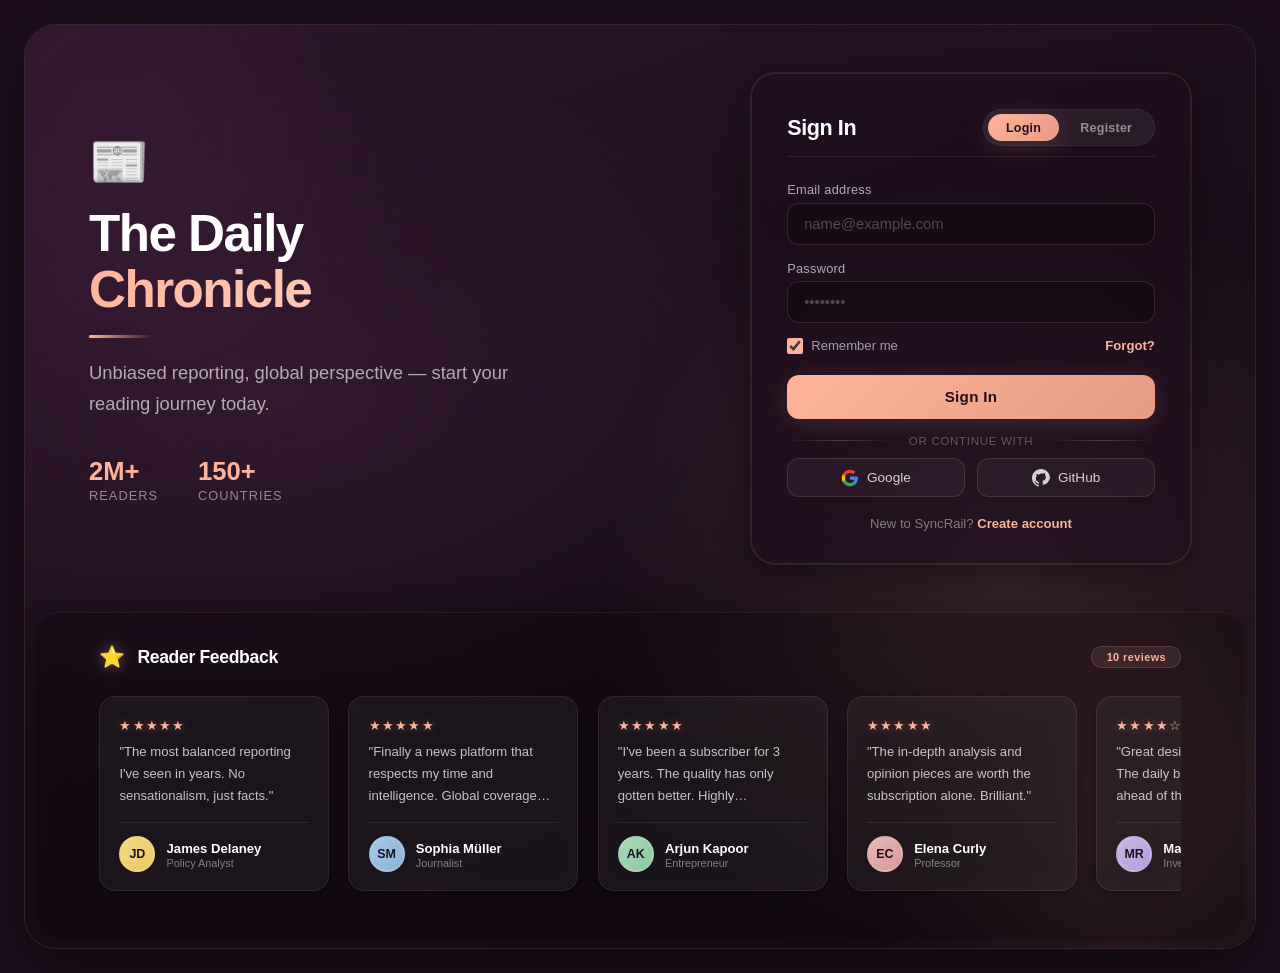
==== News-Frontend/index.html @ accbae9d "Initial commit: Daily Chronicle news aggregator" ====
<!DOCTYPE html>
<html lang="en">
<head>
    <meta charset="UTF-8" />
    <meta name="viewport" content="width=device-width, initial-scale=1.0, viewport-fit=cover" />
    <title>The Daily Chronicle • Secure Portal</title>
    <link rel="stylesheet" href="style.css" />
    <link rel="icon" type="image/svg+xml" href="favicon2.svg">
    <link rel="icon" type="image/x-icon" href="favicon.ico">
<base target="_blank">
</head>
<body>
    <div class="page-wrapper">

        <div class="bg-layer"></div>
        <div class="bg-orb orb-1"></div>
        <div class="bg-orb orb-2"></div>

        <div class="main-content">

            <div class="brand-side">
                <div class="brand-inner">
                    <div class="brand-icon">📰</div>
                    <h1>The Daily <span>Chronicle</span></h1>
                    <div class="brand-divider"></div>
                    <p class="brand-tagline">Unbiased reporting, global perspective — start your reading journey today.</p>
                    <div class="brand-stats">
                        <div class="stat">
                            <span class="stat-num">2M+</span>
                            <span class="stat-label">Readers</span>
                        </div>
                        <div class="stat">
                            <span class="stat-num">150+</span>
                            <span class="stat-label">Countries</span>
                        </div>
                    </div>
                </div>
            </div>

            <div class="auth-wrapper">
                <div class="auth-card">

                    <div class="auth-header">
                        <h2 id="formTitle">Sign In</h2>
                        <div class="toggle-group">
                            <button class="toggle-btn active" id="loginTab" data-form="login">Login</button>
                            <button class="toggle-btn" id="registerTab" data-form="register">Register</button>
                        </div>
                    </div>

                    <div id="loginSection">
                        <form id="loginForm" class="auth-form" novalidate>
                            <div class="input-group">
                                <label>Email address</label>
                                <input type="email" id="loginEmail" required placeholder="name@example.com" autocomplete="email" />
                            </div>
                            <div class="input-group">
                                <label>Password</label>
                                <input type="password" id="loginPassword" required placeholder="••••••••" autocomplete="current-password" />
                            </div>
                            <div class="form-row">
                                <label class="remember-me">
                                    <input type="checkbox" checked /> Remember me
                                </label>
                                <a href="#" id="linkToForgot" class="forgot-link">Forgot?</a>
                            </div>
                            <button type="submit" class="submit-btn">Sign In</button>
                        </form>

                        <div id="socialWrapper">
                            <div class="divider"><span>or continue with</span></div>
                            <div class="oauth-container">
                                <a href="#" data-oauth-provider="google" class="oauth-btn google-btn">
                                <svg viewBox="0 0 24 24" width="18" height="18" xmlns="http://www.w3.org/2000/svg">
                                        <path d="M22.56 12.25c0-.78-.07-1.53-.2-2.25H12v4.26h5.92c-.26 1.37-1.04 2.53-2.21 3.31v2.77h3.57c2.08-1.92 3.28-4.74 3.28-8.09z" fill="#4285F4"/>
                                        <path d="M12 23c2.97 0 5.46-.98 7.28-2.66l-3.57-2.77c-.98.66-2.23 1.06-3.71 1.06-2.86 0-5.29-1.93-6.16-4.53H2.18v2.84C3.99 20.53 7.7 23 12 23z" fill="#34A853"/>
                                        <path d="M5.84 14.09c-.22-.66-.35-1.36-.35-2.09s.13-1.43.35-2.09V7.06H2.18C1.43 8.55 1 10.22 1 12s.43 3.45 1.18 4.94l2.85-2.22.81-.63z" fill="#FBBC05"/>
                                        <path d="M12 5.38c1.62 0 3.06.56 4.21 1.64l3.15-3.15C17.45 2.09 14.97 1 12 1 7.7 1 3.99 3.47 2.18 7.06l3.66 2.84c.87-2.6 3.3-4.52 6.16-4.52z" fill="#EA4335"/>
                                    </svg>
                                    Google
                                </a>
                                <a href="#" data-oauth-provider="github" class="oauth-btn github-btn">
                                    <svg height="18" viewBox="0 0 16 16" width="18" fill="currentColor">
                                        <path d="M8 0C3.58 0 0 3.58 0 8c0 3.54 2.29 6.53 5.47 7.59.4.07.55-.17.55-.38 0-.19-.01-.82-.01-1.49-2.01.37-2.53-.49-2.69-.94-.09-.23-.48-.94-.82-1.13-.28-.15-.68-.52-.01-.53.63-.01 1.08.58 1.23.82.72 1.21 1.87.87 2.33.66.07-.52.28-.87.51-1.07-1.54-.17-3.15-.77-3.15-3.41 0-.75.27-1.37.71-1.85-.07-.17-.31-.88.07-1.83 0 0 .58-.18 1.91.72A6.516 6.516 0 018 4c.53.01 1.07.07 1.57.21 1.33-.91 1.91-.72 1.91-.72.39.95.15 1.66.08 1.83.44.48.71 1.1.71 1.85 0 2.65-1.62 3.24-3.17 3.41.25.21.47.62.47 1.26 0 .91-.01 1.65-.01 1.87 0 .21.15.46.55.38A8.013 8.013 0 0016 8c0-4.42-3.58-8-8-8z" />
                                    </svg>
                                    GitHub
                                </a>
                            </div>
                        </div>

                        <p class="switch-text">
                            New to SyncRail? <a href="#" id="linkToRegister">Create account</a>
                        </p>
                    </div>

                    <div id="registerSection" class="hidden">
                        <form id="registerForm" class="auth-form" novalidate>
                            <div class="input-group">
                                <label>Full name</label>
                                <input type="text" id="regName" required placeholder="John Doe" />
                            </div>
                            <div class="input-group">
                                <label>Email address</label>
                                <input type="email" id="regEmail" required placeholder="name@example.com" />
                            </div>
                            <div class="input-group">
                                <label>Password</label>
                                <input type="password" id="regPassword" required placeholder="Min 8 characters" minlength="8" />
                            </div>
                            <button type="submit" class="submit-btn register-color">Send verification OTP</button>
                        </form>
                        <p class="switch-text">
                            Already registered? <a href="#" id="linkToLogin">Sign in</a>
                        </p>
                    </div>

                    <div id="otpSection" class="hidden">
                        <form id="otpForm" class="auth-form" novalidate>
                            <h2>Verify your email</h2>
                            <p class="otp-instruction">We sent a 4‑digit code to <strong id="targetEmailDisplay"></strong></p>
                            <div class="input-group">
                                <label>Enter OTP</label>
                                <input type="text" id="otpInput" required maxlength="4" placeholder="1234" inputmode="numeric" class="otp-input" />
                            </div>
                            <button type="submit" class="submit-btn otp-color">Create account</button>
                        </form>
                        <p class="switch-text">
                            <a href="#" id="backToRegister">← Change email</a>
                        </p>
                    </div>

                    <div id="forgotSection" class="hidden">
                        <form id="forgotForm" class="auth-form" novalidate>
                            <h2>Reset password</h2>
                            <p class="otp-instruction">Enter your email to receive a recovery code.</p>
                            <div class="input-group">
                                <label>Email address</label>
                                <input type="email" id="forgotEmail" required placeholder="name@example.com" />
                            </div>
                            <button type="submit" class="submit-btn">Send recovery code</button>
                        </form>
                        <p class="switch-text">
                            <a href="#" class="backToLoginClear">← Back to sign in</a>
                        </p>
                    </div>

                    <div id="resetPasswordSection" class="hidden">
                        <form id="resetPasswordForm" class="auth-form" novalidate>
                            <h2>New password</h2>
                            <p class="otp-instruction">Enter the 4‑digit code and your new password.</p>
                            <div class="input-group">
                                <label>OTP</label>
                                <input type="text" id="forgotOtpInput" required maxlength="4" placeholder="1234" inputmode="numeric" class="otp-input" />
                            </div>
                            <div class="input-group">
                                <label>New password</label>
                                <input type="password" id="forgotNewPassword" required placeholder="Min 8 characters" minlength="8" />
                            </div>
                            <button type="submit" class="submit-btn register-color">Update password</button>
                        </form>
                        <p class="switch-text">
                            <a href="#" id="backToForgotInit">← Try another email</a>
                        </p>
                    </div>

                    <div id="authAlert" class="auth-alert hidden"></div>
                </div>
            </div>

        </div>

        <section class="testimonials-section">
            <div class="testimonials-header">
                <span class="header-icon">⭐</span>
                <h3>Reader Feedback</h3>
                <span class="badge">10 reviews</span>
            </div>

            <div class="testimonials-scroll">
                <div class="testimonial-card">
                    <div class="stars">★★★★★</div>
                    <p class="quote">"The most balanced reporting I've seen in years. No sensationalism, just facts."</p>
                    <div class="user">
                        <div class="avatar gold">JD</div>
                        <div class="info"><span class="name">James Delaney</span><span class="role" style="display: block;">Policy Analyst</span></div>
                    </div>
                </div>
                <div class="testimonial-card">
                    <div class="stars">★★★★★</div>
                    <p class="quote">"Finally a news platform that respects my time and intelligence. Global coverage unmatched."</p>
                    <div class="user">
                        <div class="avatar blue">SM</div>
                        <div class="info"><span class="name">Sophia Müller</span><span class="role" style="display: block";>Journalist</span></div>
                    </div>
                </div>
                <div class="testimonial-card">
                    <div class="stars">★★★★★</div>
                    <p class="quote">"I've been a subscriber for 3 years. The quality has only gotten better. Highly recommend."</p>
                    <div class="user">
                        <div class="avatar green">AK</div>
                        <div class="info"><span class="name">Arjun Kapoor</span><span class="role" style="display: block;">Entrepreneur</span></div>
                    </div>
                </div>
                <div class="testimonial-card">
                    <div class="stars">★★★★★</div>
                    <p class="quote">"The in-depth analysis and opinion pieces are worth the subscription alone. Brilliant."</p>
                    <div class="user">
                        <div class="avatar rose">EC</div>
                        <div class="info"><span class="name">Elena Curly</span><span class="role" style="display: block;">Professor</span></div>
                    </div>
                </div>
                <div class="testimonial-card">
                    <div class="stars">★★★★☆</div>
                    <p class="quote">"Great design, great content. The daily briefings keep me ahead of the curve."</p>
                    <div class="user">
                        <div class="avatar purple">MR</div>
                        <div class="info"><span class="name">Marcus Reed</span><span class="role" style="display: block;">Investor</span></div>
                    </div>
                </div>
                <div class="testimonial-card">
                    <div class="stars">★★★★★</div>
                    <p class="quote">"The Chronicle has become my morning ritual. First thing I open with my coffee."</p>
                    <div class="user">
                        <div class="avatar gold">LW</div>
                        <div class="info"><span class="name">Linda Wu</span><span class="role" style="display: block;">Designer</span></div>
                    </div>
                </div>
                <div class="testimonial-card">
                    <div class="stars">★★★★★</div>
                    <p class="quote">"Transparency and commitment to truth — a rare find in today's media landscape."</p>
                    <div class="user">
                        <div class="avatar blue">DR</div>
                        <div class="info"><span class="name">David Richard</span><span class="role" style="display: block;">Lawyer</span></div>
                    </div>
                </div>
                <div class="testimonial-card">
                    <div class="stars">★★★★★</div>
                    <p class="quote">"Best decision I made was switching to SyncRail. No clickbait, just quality."</p>
                    <div class="user">
                        <div class="avatar green">NP</div>
                        <div class="info"><span class="name">Nina Patel</span><span class="role" style="display: block;">Doctor</span></div>
                    </div>
                </div>
                <div class="testimonial-card">
                    <div class="stars">★★★★★</div>
                    <p class="quote">"International coverage is superb. I feel more informed about the world than ever."</p>
                    <div class="user">
                        <div class="avatar rose">TO</div>
                        <div class="info"><span class="name">Tunde Opin</span><span class="role" style="display: block;">Consultant</span></div>
                    </div>
                </div>
                <div class="testimonial-card">
                    <div class="stars">★★★★★</div>
                    <p class="quote">"I've recommended this to all my colleagues. The most reliable news source out there."</p>
                    <div class="user">
                        <div class="avatar purple">HS</div>
                        <div class="info"><span class="name">Hannah Shelby</span><span class="role" style="display: block;">Teacher</span></div>
                    </div>
                </div>
            </div>
        </section>

    </div>

    <script src="config.js"></script>
    <script src="app.js"></script>
</body>
</html>
---- News-Frontend/style.css ----
*,
*::before,
*::after {
    margin: 0;
    padding: 0;
    box-sizing: border-box;
}

:root {
    --plum: #542A52;
    --plum-light: #6d3a6a;
    --plum-dark: #3a1c38;
    --plum-darker: #1f0f1e;
    --plum-glow: rgba(84, 42, 82, 0.35);
    --peach: #FFB39A;
    --peach-light: #ffcbb8;
    --peach-dim: #e69b84;
    --peach-glow: rgba(255, 179, 154, 0.25);
    --peach-glow-strong: rgba(255, 179, 154, 0.45);
    --glass-bg: rgba(31, 15, 30, 0.72);
    --glass-border: rgba(255, 179, 154, 0.12);
    --radius-sm: 12px;
    --radius-md: 16px;
    --radius-lg: 24px;
    --radius-xl: 32px;
    --shadow-sm: 0 2px 8px rgba(0, 0, 0, 0.3);
    --shadow-md: 0 8px 32px rgba(0, 0, 0, 0.4);
    --shadow-lg: 0 20px 60px rgba(0, 0, 0, 0.5);
    --shadow-peach: 0 4px 24px rgba(255, 179, 154, 0.15);
    --transition: all 0.25s cubic-bezier(0.4, 0, 0.2, 1);
}

body {
    font-family: 'Inter', -apple-system, BlinkMacSystemFont, 'Segoe UI', Roboto, Helvetica, Arial, sans-serif;
    min-height: 100vh;
    background: var(--plum-darker);
    display: flex;
    align-items: center;
    justify-content: center;
    padding: 1.5rem;
    color: #f5e6f0;
}

.page-wrapper {
    position: relative;
    width: 100%;
    max-width: 1440px;
    min-height: 92vh;
    border-radius: var(--radius-xl);
    overflow: hidden;
    box-shadow: var(--shadow-lg);
    display: flex;
    flex-direction: column;
    border: 1px solid var(--glass-border);
}

.bg-layer {
    position: absolute;
    inset: 0;
    background:
        radial-gradient(ellipse 80% 60% at 20% 40%, rgba(84, 42, 82, 0.35) 0%, transparent 60%),
        radial-gradient(ellipse 60% 80% at 80% 60%, rgba(255, 179, 154, 0.12) 0%, transparent 55%),
        linear-gradient(160deg, #2a1529 0%, #1a0d19 50%, #150a14 100%);
    z-index: 0;
}

.bg-orb {
    position: absolute;
    border-radius: 50%;
    filter: blur(80px);
    z-index: 0;
    opacity: 0.5;
    animation: orbFloat 12s ease-in-out infinite;
}

.orb-1 {
    width: 400px;
    height: 400px;
    background: rgba(84, 42, 82, 0.45);
    top: -100px;
    left: -100px;
    animation-delay: 0s;
}

.orb-2 {
    width: 350px;
    height: 350px;
    background: rgba(255, 179, 154, 0.18);
    bottom: -80px;
    right: -80px;
    animation-delay: -6s;
}

@keyframes orbFloat {
    0%, 100% { transform: translate(0, 0) scale(1); }
    33% { transform: translate(30px, -20px) scale(1.05); }
    66% { transform: translate(-20px, 15px) scale(0.95); }
}

.main-content {
    position: relative;
    z-index: 1;
    display: flex;
    flex-direction: row;
    align-items: stretch;
    justify-content: space-between;
    padding: 3rem 4rem;
    gap: 3rem;
    flex: 1;
}

.brand-side {
    flex: 1;
    display: flex;
    align-items: center;
    justify-content: flex-start;
    color: #fff;
    padding-right: 1rem;
}

.brand-inner {
    max-width: 440px;
    animation: fadeInUp 0.8s ease backwards;
}

.brand-icon {
    font-size: 3rem;
    margin-bottom: 1rem;
    display: inline-block;
    animation: gentleBounce 3s ease-in-out infinite;
}

@keyframes gentleBounce {
    0%, 100% { transform: translateY(0); }
    50% { transform: translateY(-6px); }
}

.brand-inner h1 {
    font-size: 3.2rem;
    font-weight: 800;
    letter-spacing: -0.03em;
    line-height: 1.1;
    margin-bottom: 0.6rem;
    color: #fff;
}

.brand-inner h1 span {
    background: linear-gradient(135deg, var(--peach) 0%, var(--peach-light) 100%);
    -webkit-background-clip: text;
    -webkit-text-fill-color: transparent;
    background-clip: text;
}

.brand-divider {
    width: 64px;
    height: 3px;
    background: linear-gradient(90deg, var(--peach), transparent);
    margin: 1rem 0 1.2rem 0;
    border-radius: 4px;
}

.brand-tagline {
    font-size: 1.15rem;
    font-weight: 300;
    opacity: 0.85;
    line-height: 1.7;
    color: rgba(255, 255, 255, 0.75);
    margin-bottom: 2.5rem;
}

.brand-stats {
    display: flex;
    gap: 2.5rem;
}

.stat {
    display: flex;
    flex-direction: column;
    gap: 0.2rem;
}

.stat-num {
    font-size: 1.6rem;
    font-weight: 700;
    color: var(--peach);
    line-height: 1;
}

.stat-label {
    font-size: 0.8rem;
    color: rgba(255, 255, 255, 0.5);
    text-transform: uppercase;
    letter-spacing: 0.08em;
}

.auth-wrapper {
    display: flex;
    align-items: center;
    justify-content: flex-end;
    flex: 0 0 auto;
    width: 100%;
    max-width: 440px;
    animation: fadeInUp 0.8s ease 0.15s backwards;
}

.auth-card {
    width: 100%;
    background: var(--glass-bg);
    backdrop-filter: blur(24px);
    -webkit-backdrop-filter: blur(24px);
    border-radius: var(--radius-lg);
    padding: 2.2rem 2.2rem 1.8rem;
    box-shadow: var(--shadow-md), 0 0 0 1px var(--glass-border);
    border: 1px solid var(--glass-border);
    transition: var(--transition);
}

.auth-card:hover {
    box-shadow: var(--shadow-md), 0 0 0 1px rgba(255, 179, 154, 0.2), var(--shadow-peach);
    transform: translateY(-2px);
}

.auth-header {
    display: flex;
    align-items: center;
    justify-content: space-between;
    margin-bottom: 1.6rem;
    padding-bottom: 0.6rem;
    border-bottom: 1px solid rgba(255, 179, 154, 0.1);
}

.auth-header h2 {
    font-size: 1.35rem;
    font-weight: 700;
    color: #fff;
    letter-spacing: -0.02em;
}

.toggle-group {
    display: flex;
    gap: 0.25rem;
    background: rgba(255, 255, 255, 0.06);
    padding: 0.25rem;
    border-radius: 2.5rem;
    border: 1px solid rgba(255, 255, 255, 0.06);
}

.toggle-btn {
    background: transparent;
    border: none;
    padding: 0.4rem 1.1rem;
    border-radius: 2rem;
    font-size: 0.78rem;
    font-weight: 600;
    color: rgba(255, 255, 255, 0.5);
    cursor: pointer;
    transition: var(--transition);
    font-family: inherit;
    letter-spacing: 0.02em;
}

.toggle-btn.active {
    background: linear-gradient(135deg, var(--peach) 0%, var(--peach-dim) 100%);
    color: var(--plum-darker);
    box-shadow: var(--shadow-peach);
}

.toggle-btn:hover:not(.active) {
    color: rgba(255, 255, 255, 0.85);
}

.auth-form {
    display: flex;
    flex-direction: column;
    gap: 1rem;
}

.auth-form h2 {
    font-size: 1.15rem;
    font-weight: 700;
    color: #fff;
    margin-bottom: 0.1rem;
}

.otp-instruction {
    font-size: 0.88rem;
    color: rgba(255, 255, 255, 0.6);
    margin-top: -0.2rem;
    margin-bottom: 0.3rem;
    line-height: 1.5;
}

.otp-instruction strong {
    color: var(--peach);
    font-weight: 600;
}

.input-group {
    display: flex;
    flex-direction: column;
    gap: 0.35rem;
}

.input-group label {
    font-size: 0.8rem;
    font-weight: 500;
    color: rgba(255, 255, 255, 0.65);
    letter-spacing: 0.02em;
}

.input-group input {
    padding: 0.75rem 1rem;
    border: 1.5px solid rgba(255, 179, 154, 0.15);
    border-radius: var(--radius-sm);
    font-size: 0.92rem;
    font-family: inherit;
    background: rgba(0, 0, 0, 0.25);
    transition: var(--transition);
    color: #fff;
    width: 100%;
}

.input-group input:focus {
    outline: none;
    border-color: var(--peach);
    background: rgba(0, 0, 0, 0.35);
    box-shadow: 0 0 0 4px var(--peach-glow);
}

.input-group input::placeholder {
    color: rgba(255, 255, 255, 0.25);
    font-weight: 400;
}

.otp-input {
    text-align: center;
    font-size: 1.5rem;
    letter-spacing: 0.6rem;
    font-weight: 700;
    font-family: 'Inter', monospace;
}

.form-row {
    display: flex;
    align-items: center;
    justify-content: space-between;
    margin-top: -0.1rem;
    font-size: 0.82rem;
}

.form-row .remember-me {
    display: flex;
    align-items: center;
    gap: 0.5rem;
    color: rgba(255, 255, 255, 0.6);
    font-weight: 500;
    cursor: pointer;
    transition: color 0.2s;
}

.form-row .remember-me:hover {
    color: rgba(255, 255, 255, 0.85);
}

.form-row .remember-me input[type="checkbox"] {
    width: 16px;
    height: 16px;
    accent-color: var(--peach);
    cursor: pointer;
    border-radius: 4px;
}

.forgot-link {
    color: var(--peach);
    text-decoration: none;
    font-weight: 600;
    font-size: 0.82rem;
    transition: var(--transition);
    position: relative;
}

.forgot-link::after {
    content: '';
    position: absolute;
    bottom: -2px;
    left: 0;
    width: 0;
    height: 1px;
    background: var(--peach);
    transition: width 0.3s ease;
}

.forgot-link:hover::after {
    width: 100%;
}

.forgot-link:hover {
    color: var(--peach-light);
}

.submit-btn {
    padding: 0.85rem;
    border: none;
    border-radius: var(--radius-sm);
    background: linear-gradient(135deg, var(--peach) 0%, var(--peach-dim) 100%);
    color: var(--plum-darker);
    font-size: 0.95rem;
    font-weight: 700;
    font-family: inherit;
    cursor: pointer;
    transition: var(--transition);
    margin-top: 0.3rem;
    letter-spacing: 0.02em;
    box-shadow: var(--shadow-peach);
}

.submit-btn:hover {
    background: linear-gradient(135deg, var(--peach-light) 0%, var(--peach) 100%);
    transform: translateY(-2px);
    box-shadow: 0 6px 28px rgba(255, 179, 154, 0.35);
}

.submit-btn:active {
    transform: translateY(0) scale(0.98);
}

.register-color {
    background: linear-gradient(135deg, var(--plum) 0%, var(--plum-light) 100%);
    color: #fff;
    box-shadow: 0 4px 20px rgba(84, 42, 82, 0.4);
}

.register-color:hover {
    background: linear-gradient(135deg, var(--plum-light) 0%, var(--plum) 100%);
    box-shadow: 0 6px 28px rgba(84, 42, 82, 0.5);
}

.otp-color {
    background: linear-gradient(135deg, var(--plum-light) 0%, var(--plum) 100%);
    color: #fff;
    box-shadow: 0 4px 20px rgba(84, 42, 82, 0.4);
}

.otp-color:hover {
    background: linear-gradient(135deg, #7a4576 0%, var(--plum-light) 100%);
    box-shadow: 0 6px 28px rgba(84, 42, 82, 0.5);
}

.divider {
    display: flex;
    align-items: center;
    gap: 1rem;
    margin: 1rem 0 0.7rem;
    color: rgba(255, 255, 255, 0.3);
    font-size: 0.72rem;
    font-weight: 500;
    letter-spacing: 0.06em;
    text-transform: uppercase;
}

.divider::before,
.divider::after {
    content: '';
    flex: 1;
    height: 1px;
    background: linear-gradient(90deg, transparent, rgba(255, 179, 154, 0.25), transparent);
}

.oauth-container {
    display: flex;
    gap: 0.8rem;
}

.oauth-btn {
    flex: 1;
    display: inline-flex;
    align-items: center;
    justify-content: center;
    gap: 0.5rem;
    padding: 0.6rem 0.4rem;
    border-radius: var(--radius-sm);
    border: 1.5px solid rgba(255, 179, 154, 0.15);
    background: rgba(255, 255, 255, 0.04);
    font-size: 0.85rem;
    font-weight: 500;
    color: rgba(255, 255, 255, 0.8);
    text-decoration: none;
    transition: var(--transition);
    cursor: pointer;
    font-family: inherit;
}

.oauth-btn:hover {
    background: rgba(255, 179, 154, 0.08);
    border-color: rgba(255, 179, 154, 0.35);
    color: #fff;
    transform: translateY(-1px);
}

.oauth-btn svg {
    flex-shrink: 0;
}

.switch-text {
    text-align: center;
    font-size: 0.82rem;
    color: rgba(255, 255, 255, 0.45);
    margin-top: 1.2rem;
    margin-bottom: 0.2rem;
}

.switch-text a {
    color: var(--peach);
    font-weight: 600;
    text-decoration: none;
    transition: var(--transition);
    position: relative;
}

.switch-text a::after {
    content: '';
    position: absolute;
    bottom: -2px;
    left: 0;
    width: 0;
    height: 1px;
    background: var(--peach);
    transition: width 0.3s ease;
}

.switch-text a:hover::after {
    width: 100%;
}

.switch-text a:hover {
    color: var(--peach-light);
}

.hidden {
    display: none !important;
}


.auth-alert {
    margin-top: 1rem;
    padding: 0.75rem 1rem;
    border-radius: var(--radius-sm);
    background: rgba(255, 179, 154, 0.1);
    color: var(--peach);
    font-size: 0.82rem;
    text-align: center;
    font-weight: 500;
    border: 1px solid rgba(255, 179, 154, 0.2);
    animation: fadeIn 0.3s ease;
}

.auth-alert.hidden {
    display: none;
}

.testimonials-section {
    position: relative;
    z-index: 1;
    background: rgba(0, 0, 0, 0.2);
    backdrop-filter: blur(16px);
    -webkit-backdrop-filter: blur(16px);
    border-top: 1px solid rgba(255, 179, 154, 0.08);
    padding: 2rem 4rem 2.2rem;
    margin: 0 0.6rem 0.6rem 0.6rem;
    border-radius: var(--radius-lg) var(--radius-lg) var(--radius-xl) var(--radius-xl);
    box-shadow: 0 -4px 30px rgba(0, 0, 0, 0.15);
    animation: fadeInUp 0.8s ease 0.3s backwards;
}

.testimonials-header {
    display: flex;
    align-items: center;
    gap: 0.8rem;
    margin-bottom: 1.4rem;
}

.testimonials-header .header-icon {
    font-size: 1.3rem;
    filter: drop-shadow(0 0 8px rgba(255, 179, 154, 0.4));
}

.testimonials-header h3 {
    font-size: 1.1rem;
    font-weight: 700;
    color: #fff;
    letter-spacing: -0.02em;
}

.testimonials-header .badge {
    margin-left: auto;
    background: rgba(255, 179, 154, 0.1);
    color: var(--peach);
    padding: 0.25rem 0.9rem;
    border-radius: 2rem;
    font-size: 0.68rem;
    font-weight: 600;
    letter-spacing: 0.04em;
    border: 1px solid rgba(255, 179, 154, 0.15);
}

.testimonials-scroll {
    display: flex;
    gap: 1.2rem;
    overflow-x: auto;
    padding: 0.3rem 0.1rem 0.8rem 0.1rem;
    scroll-snap-type: x mandatory;
    -webkit-overflow-scrolling: touch;
}

.testimonials-scroll::-webkit-scrollbar {
    height: 5px;
}
.testimonials-scroll::-webkit-scrollbar-track {
    background: rgba(255, 255, 255, 0.04);
    border-radius: 12px;
}
.testimonials-scroll::-webkit-scrollbar-thumb {
    background: rgba(255, 179, 154, 0.25);
    border-radius: 12px;
}
.testimonials-scroll::-webkit-scrollbar-thumb:hover {
    background: rgba(255, 179, 154, 0.4);
}

.testimonial-card {
    flex: 0 0 230px;
    max-width: 230px;
    background: rgba(255, 255, 255, 0.05);
    backdrop-filter: blur(12px);
    border-radius: var(--radius-md);
    padding: 1.3rem 1.2rem 1.1rem;
    scroll-snap-align: start;
    border: 1px solid rgba(255, 179, 154, 0.1);
    box-shadow: var(--shadow-sm);
    transition: var(--transition);
    display: flex;
    flex-direction: column;
}

.testimonial-card:hover {
    transform: translateY(-6px);
    box-shadow: 0 12px 32px rgba(0, 0, 0, 0.25), 0 0 0 1px rgba(255, 179, 154, 0.2);
    border-color: rgba(255, 179, 154, 0.2);
    background: rgba(255, 255, 255, 0.07);
}

.testimonial-card .stars {
    color: var(--peach);
    font-size: 0.82rem;
    letter-spacing: 0.08rem;
    margin-bottom: 0.5rem;
    text-shadow: 0 0 10px rgba(255, 179, 154, 0.3);
}

.testimonial-card .quote {
    font-size: 0.82rem;
    line-height: 1.65;
    color: rgba(255, 255, 255, 0.75);
    flex: 1;
    margin-bottom: 1rem;
    display: -webkit-box;
    -webkit-line-clamp: 3;
    -webkit-box-orient: vertical;
    overflow: hidden;
    font-weight: 400;
}

.testimonial-card .user {
    display: flex;
    align-items: center;
    gap: 0.7rem;
    border-top: 1px solid rgba(255, 255, 255, 0.08);
    padding-top: 0.8rem;
}

.testimonial-card .avatar {
    width: 36px;
    height: 36px;
    border-radius: 50%;
    display: flex;
    align-items: center;
    justify-content: center;
    font-weight: 700;
    font-size: 0.78rem;
    color: var(--plum-darker);
    flex-shrink: 0;
    border: 2px solid rgba(255, 255, 255, 0.1);
}

.testimonial-card .avatar.gold {
    background: linear-gradient(135deg, #f5d97e, #e8c96a);
}
.testimonial-card .avatar.blue {
    background: linear-gradient(135deg, #a8c8e8, #8ab4d8);
}
.testimonial-card .avatar.green {
    background: linear-gradient(135deg, #a8d9b8, #8ac9a0);
}
.testimonial-card .avatar.rose {
    background: linear-gradient(135deg, #e8b8b8, #d89898);
}
.testimonial-card .avatar.purple {
    background: linear-gradient(135deg, #c8b8e8, #b0a0d8);
}

.testimonial-card .user .info .name {
    font-weight: 600;
    font-size: 0.82rem;
    color: #fff;
    line-height: 1.2;
}

.testimonial-card .user .info .role {
    font-size: 0.68rem;
    color: rgba(255, 255, 255, 0.45);
    font-weight: 400;
}

@keyframes fadeInUp {
    from {
        opacity: 0;
        transform: translateY(20px);
    }
    to {
        opacity: 1;
        transform: translateY(0);
    }
}

@keyframes fadeIn {
    from { opacity: 0; }
    to { opacity: 1; }
}

@media (max-width: 1024px) {
    .main-content {
        padding: 2.5rem 2.5rem;
        gap: 2rem;
    }
    .auth-wrapper {
        max-width: 400px;
    }
    .auth-card {
        padding: 2rem 1.8rem;
    }
    .brand-inner h1 {
        font-size: 2.6rem;
    }
    .brand-tagline {
        font-size: 1.05rem;
    }
    .testimonials-section {
        padding: 1.8rem 2.5rem;
    }
    .testimonial-card {
        flex: 0 0 210px;
        max-width: 210px;
    }
}

@media (max-width: 820px) {
    .page-wrapper {
        border-radius: var(--radius-lg);
        min-height: auto;
    }
    .main-content {
        flex-direction: column;
        align-items: center;
        justify-content: flex-start;
        padding: 2rem 1.5rem;
        gap: 2rem;
    }
    .brand-side {
        display: none;
    }
    .auth-wrapper {
        max-width: 460px;
        width: 100%;
        justify-content: center;
    }
    .testimonials-section {
        padding: 1.5rem 1.5rem 1.2rem;
        margin: 0 0.5rem 0.5rem 0.5rem;
        border-radius: var(--radius-md);
    }
    .testimonial-card {
        flex: 0 0 200px;
        max-width: 200px;
    }
}

@media (max-width: 480px) {
    body {
        padding: 0.75rem;
    }
    .page-wrapper {
        border-radius: var(--radius-md);
    }
    .main-content {
        padding: 1.5rem 1rem;
        gap: 1.5rem;
    }
    .auth-card {
        padding: 1.6rem 1.3rem;
        border-radius: var(--radius-md);
    }
    .auth-header h2 {
        font-size: 1.15rem;
    }
    .toggle-btn {
        font-size: 0.72rem;
        padding: 0.3rem 0.8rem;
    }
    .input-group input {
        padding: 0.65rem 0.9rem;
        font-size: 0.88rem;
        border-radius: 10px;
    }
    .submit-btn {
        padding: 0.75rem;
        font-size: 0.88rem;
        border-radius: 10px;
    }
    .oauth-btn {
        font-size: 0.78rem;
        padding: 0.5rem 0.2rem;
    }
    .testimonials-section {
        padding: 1.2rem 1rem 1rem;
        border-radius: var(--radius-md);
    }
    .testimonials-header h3 {
        font-size: 0.95rem;
    }
    .testimonial-card {
        flex: 0 0 170px;
        max-width: 170px;
        padding: 1rem 0.9rem;
    }
    .testimonial-card .quote {
        font-size: 0.75rem;
        -webkit-line-clamp: 3;
    }
    .testimonial-card .user .info .name {
        font-size: 0.75rem;
    }
    .brand-stats {
        gap: 1.5rem;
    }
    .stat-num {
        font-size: 1.3rem;
    }
}

@media (max-width: 360px) {
    .brand-inner h1 { font-size: 1.7rem; }
    .auth-card { padding: 1.3rem 1rem; }
    .toggle-btn { padding: 0.25rem 0.65rem; font-size: 0.68rem; }
    .oauth-container { flex-direction: column; }
    .testimonial-card { flex: 0 0 155px; max-width: 155px; }
    .brand-stats { flex-direction: column; gap: 1rem; }
}
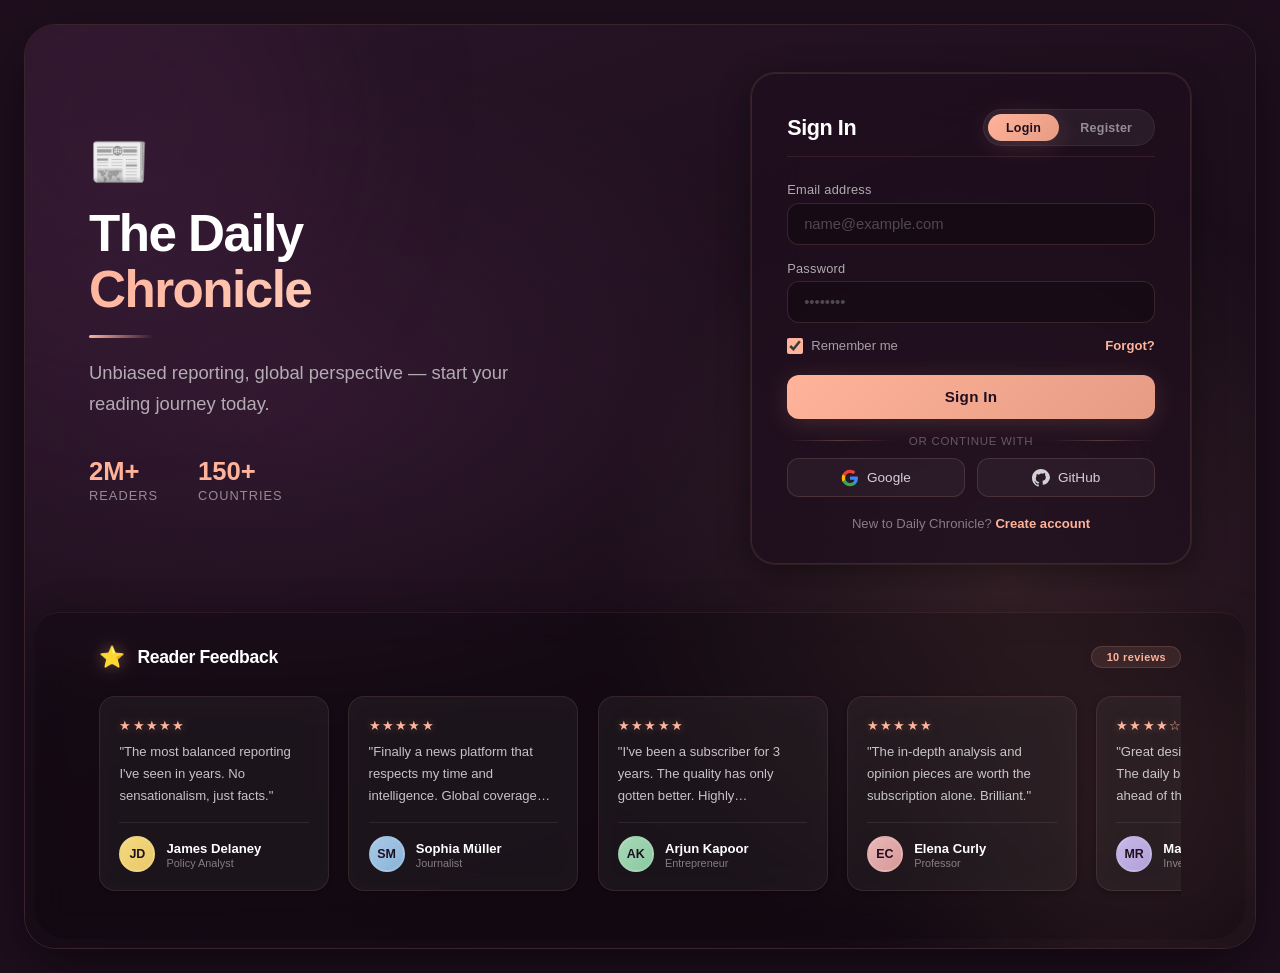
==== commit 6f43b797: "Updated index.html line" ====
--- a/News-Frontend/index.html
+++ b/News-Frontend/index.html
@@ -89,7 +89,7 @@
                         </div>
 
                         <p class="switch-text">
-                            New to SyncRail? <a href="#" id="linkToRegister">Create account</a>
+                            New to Daily Chronicle? <a href="#" id="linkToRegister">Create account</a>
                         </p>
                     </div>
 
